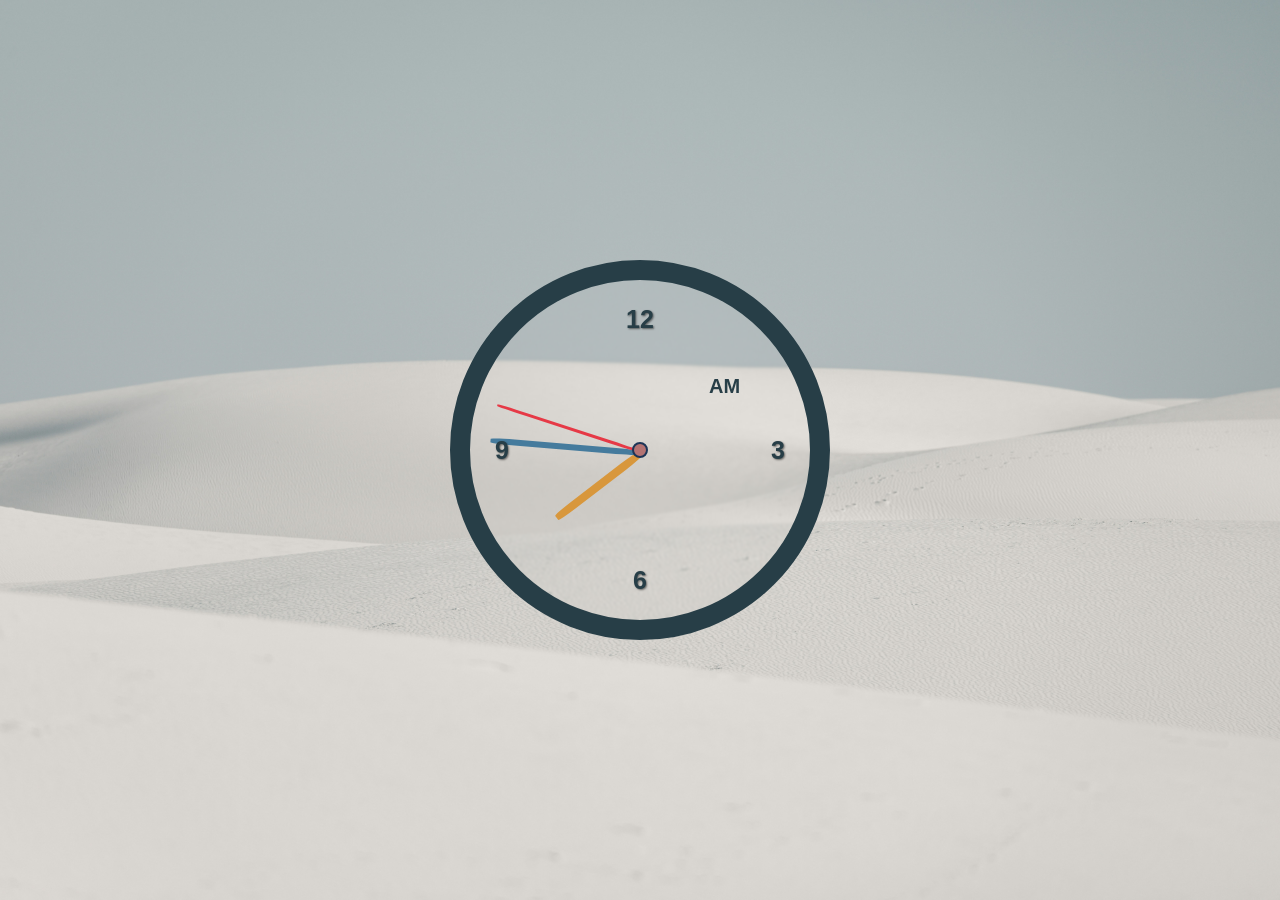
==== 02-CSS + JS Clock/index.html @ 76f8d8ac "Added Day 2 CSS + JS Clock" ====
<!DOCTYPE html>
<html lang="en">

<head>
  <meta charset="UTF-8">
  <meta name="viewport" content="width=device-width, initial-scale=1.0">
  <title>CSS + JS Clock</title>
  <link rel="stylesheet" href="style.css">
<link rel="icon" href="assets/favicon.ico">
</head>

<body>
    <div class="clock">
      <div class="clock-face">
        <div class="hand hour-hand"></div>
        <div class="hand min-hand"></div>
        <div class="hand sec-hand"></div>
        <div id="pin"></div>
        <div class="number n12">12</div>
        <div class="number n3">3</div>
        <div class="number n6">6</div>
        <div class="number n9">9</div>
        <div id="meridiem">AM</div>
      </div>
    </div>


  <script src="script.js"></script>
</body>

</html>
---- 02-CSS + JS Clock/style.css ----
html {
  background: url("assets/background.jpg");
  background-size: cover;
  font-size: 10px;
}

body {
  margin: 0;
  font-size: 2rem;
  display: flex;
  flex: 1;
  min-height: 100vh;
  align-items: center;
}

.clock {
  width: 30rem;
  height: 30rem;
  border: 20px solid #273E47;
  border-radius: 50%;
  margin: 50px auto;
  position: relative;
  padding: 2rem;
  backdrop-filter: blur(1px);
}

.clock-face {
  position: relative;
  width: 100%;
  height: 100%;
}

.hand {
  width: 50%;
  height: 6px;
  background: black;
  position: absolute;
  top: 50%;
  transform-origin: 100%;
  transform: rotate(90deg);
  transition: all 0.05s;
  transition-timing-function: cubic-bezier(0.1, 2.7, 0.58, 1);
  border-radius: 20%;
}

.hour-hand {
  background: #D8973C;
  height: 8px;
  width: 35%;
  left: 15%;
}

.min-hand {
  background: #457B9D;
  height: 6px;
}

.sec-hand {
  background: #E63946;
  height: 3px;
}

#pin {
  height: 1.2rem;
  width: 1.2rem;
  border-radius: 50%;
  background-color: rgb(179, 115, 115);
  position: absolute;
  top: 50%;
  left: 50%;
  transform: translate(-50%, -50%);
  border: 2px solid #1D3557;
  z-index: 10;
}

.number {
  position: absolute;
  width: 100%;
  height: 100%;
  text-align: center;
  font-family: 'Arial', sans-serif;
  font-weight: bold;
  font-size: 2.5rem;
  color: #273E47;
  text-shadow: 1px 1px 2px rgba(0, 0, 0, 0.5);
}

.n12 {
  top: 0.5rem;
}

.n6 {
  bottom: 0.5rem;
  display: flex;
  justify-content: center;
  align-items: flex-end;
}

.n3 {
  top: 50%;
  right: 0.5rem;
  transform: translateY(-50%);
  width: auto;
  height: auto;
  left: auto;
}

.n9 {
  top: 50%;
  left: 0.5rem;
  transform: translateY(-50%);
  width: auto;
  height: auto;
  right: auto;
}

#meridiem {
  position: absolute;
  top: 25%;
  left: 73%;
  font-family: 'Arial', sans-serif;
  font-weight: bold;
  font-size: 2rem;
  color: #273E47;
}
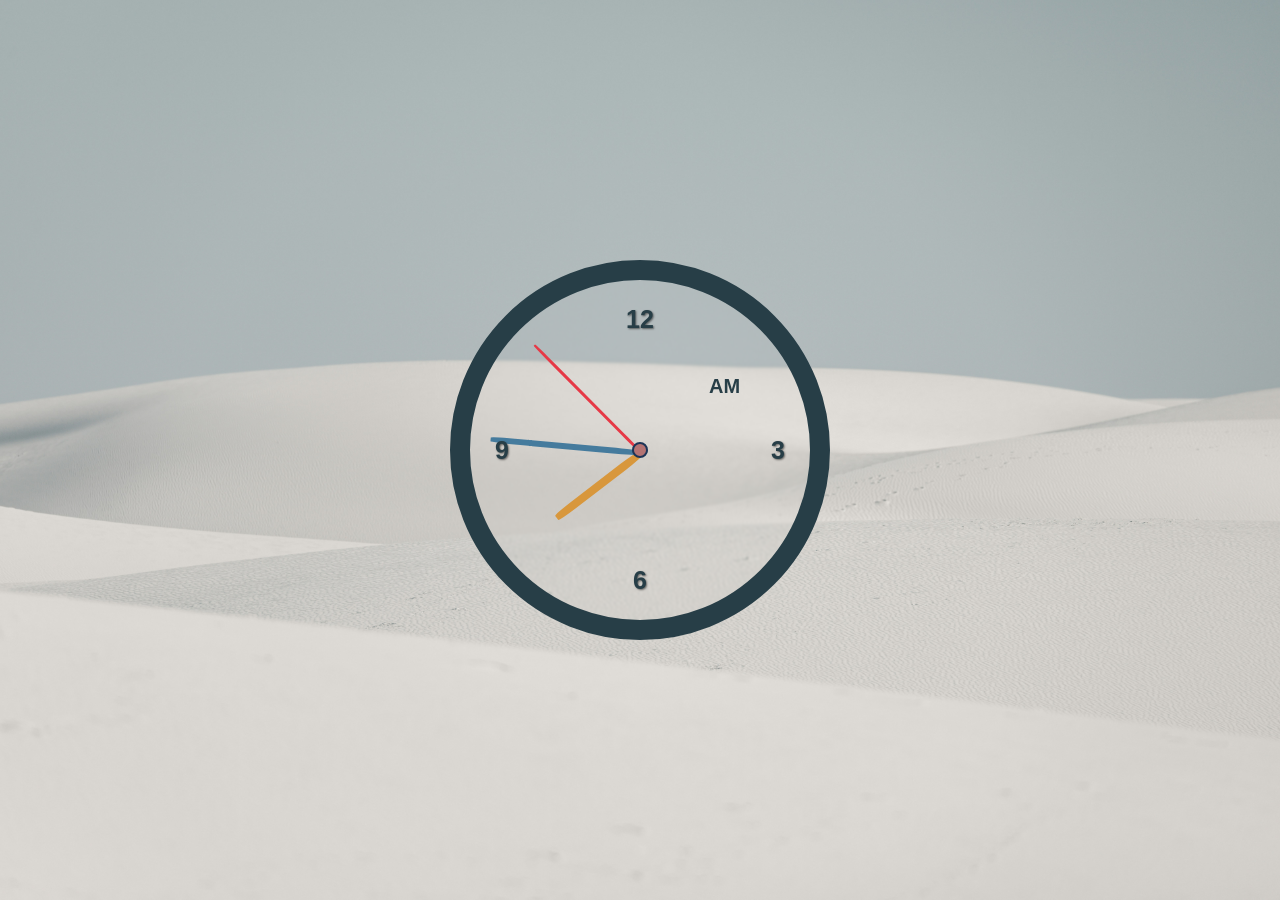
==== commit 238b5ec7: "Added Day 2 CSS + JS Clock" ====
--- a/02-CSS + JS Clock/index.html
+++ b/02-CSS + JS Clock/index.html
@@ -20,7 +20,7 @@
         <div class="number n3">3</div>
         <div class="number n6">6</div>
         <div class="number n9">9</div>
-        <div id="meridiem">AM</div>
+        <div id="meridiem"></div>
       </div>
     </div>
 
